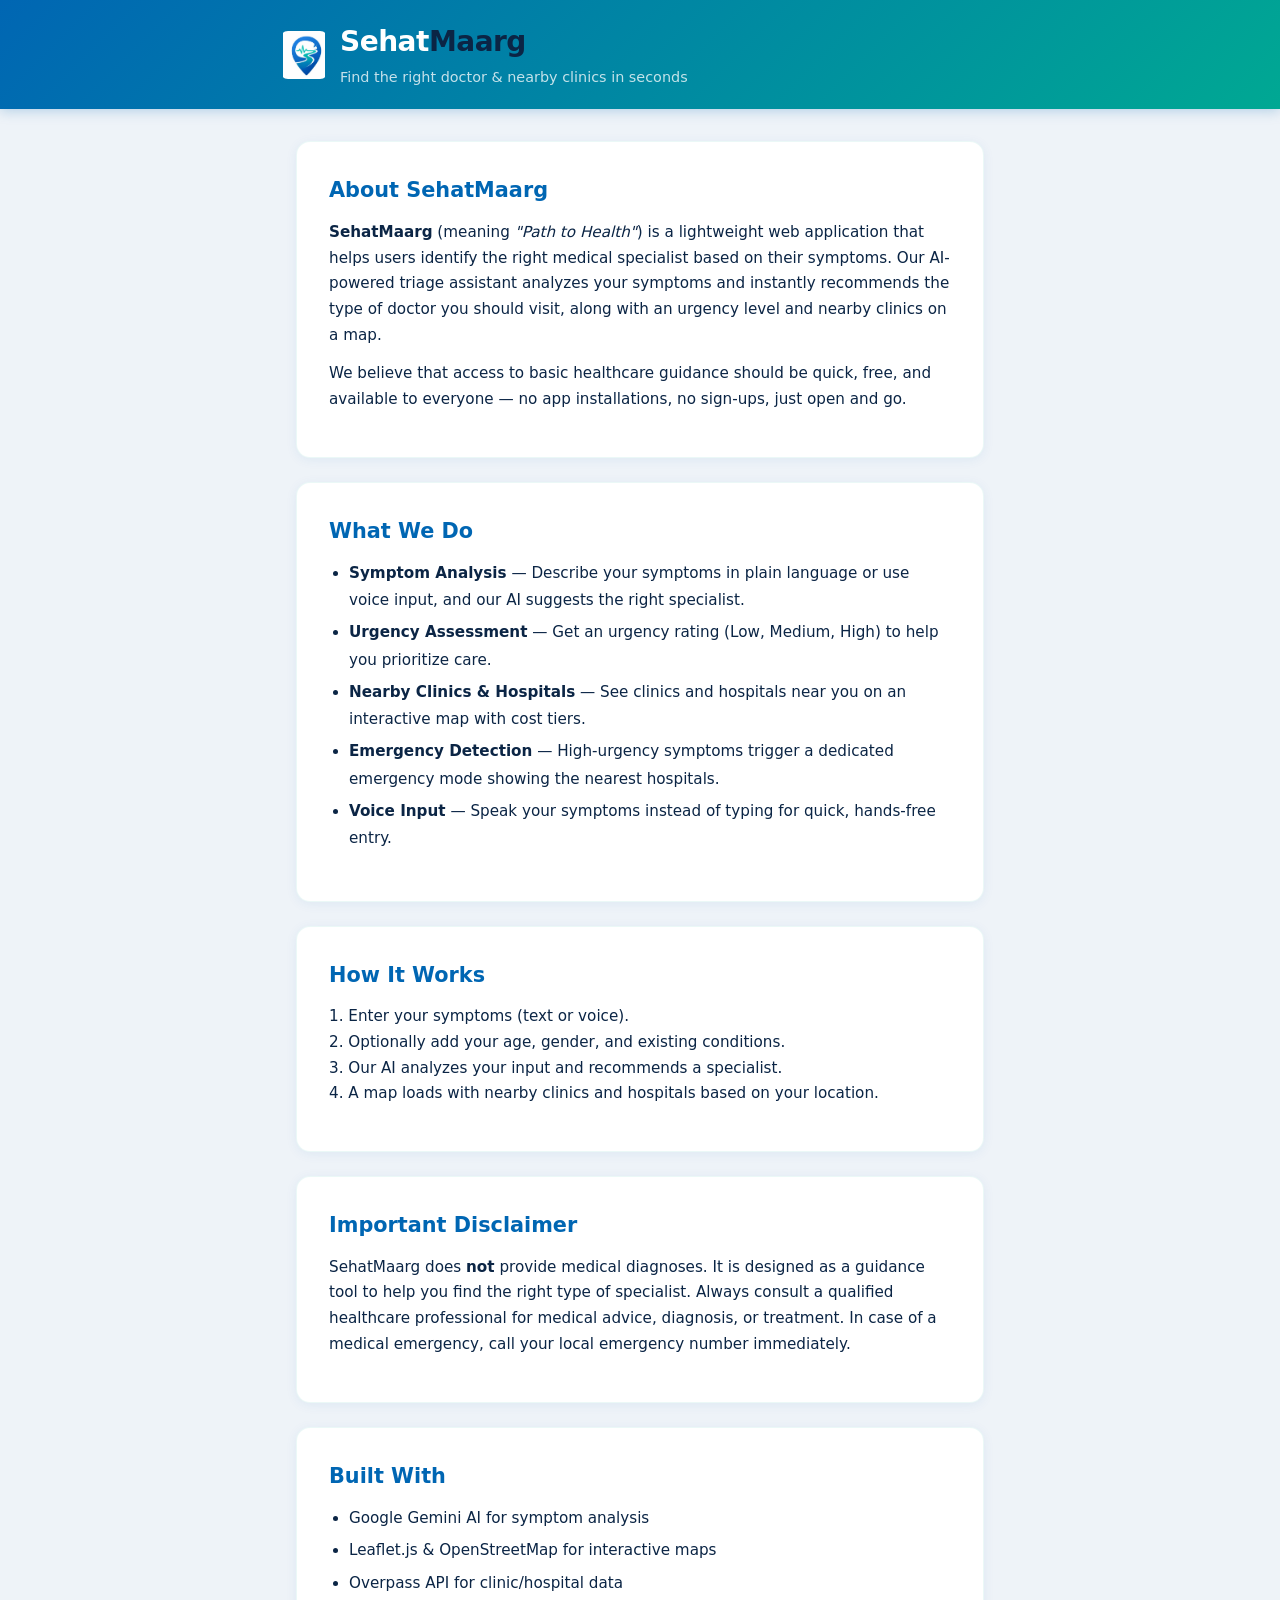
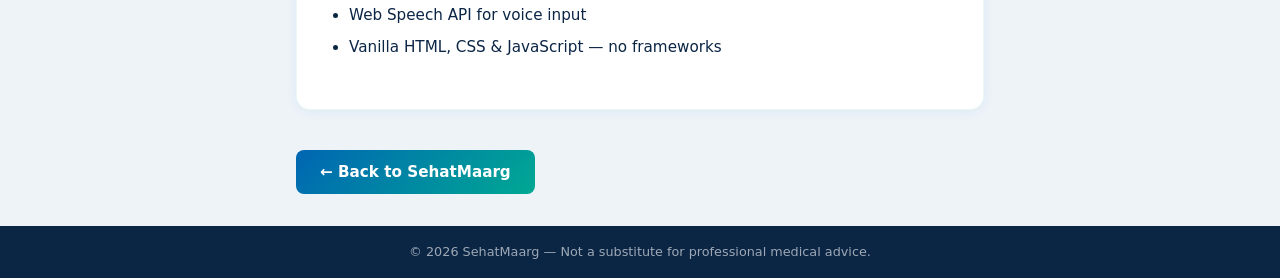
==== about.html @ 5ab2846e "added the about section" ====
<!DOCTYPE html>
<html lang="en">
<head>
  <meta charset="UTF-8" />
  <meta name="viewport" content="width=device-width, initial-scale=1.0" />
  <title>About — SehatMaarg</title>
  <link rel="stylesheet" href="style.css" />
  <style>
    .about-page {
      max-width: 720px;
      width: 100%;
      margin: 2rem auto;
      padding: 0 1rem;
      flex: 1;
    }

    .about-card {
      background: #fff;
      border-radius: 14px;
      box-shadow: 0 2px 12px rgba(0, 102, 179, 0.07);
      border: 1px solid rgba(0, 168, 147, 0.08);
      padding: 2rem;
      margin-bottom: 1.5rem;
    }

    .about-card h2 {
      color: #0066B3;
      font-size: 1.3rem;
      margin-bottom: 0.75rem;
    }

    .about-card p {
      margin-bottom: 0.75rem;
      font-size: 0.95rem;
      line-height: 1.7;
    }

    .about-card ul {
      margin: 0.5rem 0 1rem 1.25rem;
      font-size: 0.95rem;
      line-height: 1.8;
    }

    .about-card ul li {
      margin-bottom: 0.3rem;
    }

    .back-link {
      display: inline-block;
      margin-top: 1rem;
      padding: 0.6rem 1.5rem;
      background: linear-gradient(135deg, #0066B3, #00A893);
      color: #fff;
      text-decoration: none;
      border-radius: 8px;
      font-weight: 600;
      font-size: 0.95rem;
      transition: opacity 0.2s;
    }

    .back-link:hover {
      opacity: 0.9;
    }

    .team-grid {
      display: flex;
      gap: 1.5rem;
      flex-wrap: wrap;
      margin-top: 0.75rem;
    }

    .team-member {
      flex: 1;
      min-width: 200px;
      text-align: center;
      padding: 1rem;
      background: #f7fafa;
      border-radius: 10px;
      border: 1px solid rgba(0, 168, 147, 0.1);
    }

    .team-member .avatar {
      width: 64px;
      height: 64px;
      border-radius: 50%;
      background: linear-gradient(135deg, #0066B3, #00A893);
      color: #fff;
      font-size: 1.5rem;
      font-weight: 700;
      display: flex;
      align-items: center;
      justify-content: center;
      margin: 0 auto 0.5rem;
    }

    .team-member h4 {
      color: #0B2545;
      font-size: 0.95rem;
    }

    .team-member p {
      color: #6b7c93;
      font-size: 0.82rem;
      margin: 0;
    }
  </style>
</head>
<body>
  <header>
    <div class="header-inner">
      <div class="header-title">
        <img src="logo.png" alt="SehatMaarg" class="logo" />
        <div>
          <h1><span class="brand-sehat">Sehat</span><span class="brand-maarg">Maarg</span></h1>
          <p class="subtitle">Find the right doctor &amp; nearby clinics in seconds</p>
        </div>
      </div>
    </div>
  </header>

  <div class="about-page">
    <div class="about-card">
      <h2>About SehatMaarg</h2>
      <p>
        <strong>SehatMaarg</strong> (meaning <em>"Path to Health"</em>) is a lightweight web application
        that helps users identify the right medical specialist based on their symptoms. Our AI-powered
        triage assistant analyzes your symptoms and instantly recommends the type of doctor you should
        visit, along with an urgency level and nearby clinics on a map.
      </p>
      <p>
        We believe that access to basic healthcare guidance should be quick, free, and available to everyone —
        no app installations, no sign-ups, just open and go.
      </p>
    </div>

    <div class="about-card">
      <h2>What We Do</h2>
      <ul>
        <li><strong>Symptom Analysis</strong> — Describe your symptoms in plain language or use voice input, and our AI suggests the right specialist.</li>
        <li><strong>Urgency Assessment</strong> — Get an urgency rating (Low, Medium, High) to help you prioritize care.</li>
        <li><strong>Nearby Clinics &amp; Hospitals</strong> — See clinics and hospitals near you on an interactive map with cost tiers.</li>
        <li><strong>Emergency Detection</strong> — High-urgency symptoms trigger a dedicated emergency mode showing the nearest hospitals.</li>
        <li><strong>Voice Input</strong> — Speak your symptoms instead of typing for quick, hands-free entry.</li>
      </ul>
    </div>

    <div class="about-card">
      <h2>How It Works</h2>
      <p>
        1. Enter your symptoms (text or voice).<br />
        2. Optionally add your age, gender, and existing conditions.<br />
        3. Our AI analyzes your input and recommends a specialist.<br />
        4. A map loads with nearby clinics and hospitals based on your location.
      </p>
    </div>

    <div class="about-card">
      <h2>Important Disclaimer</h2>
      <p>
        SehatMaarg does <strong>not</strong> provide medical diagnoses. It is designed as a guidance
        tool to help you find the right type of specialist. Always consult a qualified healthcare
        professional for medical advice, diagnosis, or treatment. In case of a medical emergency,
        call your local emergency number immediately.
      </p>
    </div>

    <div class="about-card">
      <h2>Built With</h2>
      <ul>
        <li>Google Gemini AI for symptom analysis</li>
        <li>Leaflet.js &amp; OpenStreetMap for interactive maps</li>
        <li>Overpass API for clinic/hospital data</li>
        <li>Web Speech API for voice input</li>
        <li>Vanilla HTML, CSS &amp; JavaScript — no frameworks</li>
      </ul>
    </div>

    <a href="index.html" class="back-link">&larr; Back to SehatMaarg</a>
  </div>

  <footer>
    <p>&copy; 2026 SehatMaarg &mdash; Not a substitute for professional medical advice.</p>
  </footer>
</body>
</html>
---- style.css ----
/* ===== Reset & Base ===== */
*,
*::before,
*::after {
  box-sizing: border-box;
  margin: 0;
  padding: 0;
}

body {
  font-family: "Segoe UI", system-ui, -apple-system, sans-serif;
  background: #eef3f8;
  color: #0B2545;
  line-height: 1.6;
  min-height: 100vh;
  display: flex;
  flex-direction: column;
}

/* ===== Header ===== */
header {
  background: linear-gradient(135deg, #0066B3, #00A893);
  color: #fff;
  padding: 1.25rem 1rem;
  box-shadow: 0 2px 12px rgba(0, 102, 179, 0.25);
}

.header-inner {
  max-width: 720px;
  margin: 0 auto;
  display: flex;
  justify-content: space-between;
  align-items: center;
  gap: 1rem;
}

.header-title {
  display: flex;
  align-items: center;
  gap: 0.75rem;
}

.logo {
  width: 48px;
  height: 48px;
  object-fit: contain;
  border-radius: 8px;
}

header h1 {
  font-size: 1.75rem;
  font-weight: 700;
  letter-spacing: -0.5px;
}

.brand-sehat {
  color: #fff;
}

.brand-maarg {
  color: #0B2545;
}

.subtitle {
  font-size: 0.9rem;
  opacity: 0.9;
  margin-top: 0.1rem;
  color: rgba(255, 255, 255, 0.85);
}

/* ===== Main ===== */
main {
  max-width: 720px;
  width: 100%;
  margin: 1.5rem auto;
  padding: 0 1rem;
  flex: 1;
}

/* ===== Cards ===== */
.card {
  background: #fff;
  border-radius: 14px;
  box-shadow: 0 2px 12px rgba(0, 102, 179, 0.07);
  padding: 1.5rem;
  margin-bottom: 1.25rem;
  border: 1px solid rgba(0, 168, 147, 0.08);
}

.card h2 {
  font-size: 1.2rem;
  margin-bottom: 1rem;
  color: #0066B3;
}

/* ===== Form ===== */
label {
  display: block;
  font-weight: 600;
  margin-bottom: 0.3rem;
  font-size: 0.9rem;
}

.required {
  color: #e63946;
}

textarea,
input[type="text"],
input[type="number"],
select {
  width: 100%;
  padding: 0.6rem 0.75rem;
  border: 1.5px solid #ccd5e0;
  border-radius: 8px;
  font-size: 0.95rem;
  font-family: inherit;
  transition: border-color 0.2s;
}

textarea:focus,
select:focus,
input:focus {
  outline: none;
  border-color: #00A893;
  box-shadow: 0 0 0 3px rgba(0, 168, 147, 0.12);
}

.optional-fields {
  display: flex;
  gap: 1rem;
  margin-top: 0.75rem;
}

/* ===== Voice Input ===== */
.input-with-mic {
  display: flex;
  gap: 0.5rem;
  align-items: flex-start;
}

.input-with-mic textarea {
  flex: 1;
}

#mic-btn {
  width: 44px;
  height: 44px;
  border: 1.5px solid #ccd5e0;
  border-radius: 50%;
  background: #fff;
  font-size: 1.2rem;
  cursor: pointer;
  transition: all 0.2s;
  flex-shrink: 0;
  display: flex;
  align-items: center;
  justify-content: center;
}

#mic-btn:hover {
  border-color: #00A893;
  background: #e6f7f4;
}

#mic-btn.recording {
  background: #f8d7da;
  border-color: #e63946;
  animation: pulse 1s ease-in-out infinite;
}

@keyframes pulse {
  0%, 100% { transform: scale(1); }
  50% { transform: scale(1.1); }
}

.mic-status {
  font-size: 0.85rem;
  color: #00A893;
  margin-top: 0.3rem;
  font-style: italic;
}

.field-group {
  flex: 1;
}

button#submit-btn {
  display: block;
  width: 100%;
  margin-top: 1.25rem;
  padding: 0.75rem;
  background: linear-gradient(135deg, #0066B3, #00A893);
  color: #fff;
  font-size: 1rem;
  font-weight: 600;
  border: none;
  border-radius: 8px;
  cursor: pointer;
  transition: opacity 0.2s, transform 0.1s;
}

button#submit-btn:hover {
  opacity: 0.9;
  transform: translateY(-1px);
}

button#submit-btn:disabled {
  background: linear-gradient(135deg, #7fb8d9, #80d4c8);
  cursor: not-allowed;
  transform: none;
}

/* ===== Loading ===== */
#loading {
  text-align: center;
}

.spinner {
  width: 40px;
  height: 40px;
  margin: 0 auto 0.75rem;
  border: 4px solid #ccd5e0;
  border-top-color: #00A893;
  border-radius: 50%;
  animation: spin 0.8s linear infinite;
}

@keyframes spin {
  to {
    transform: rotate(360deg);
  }
}

/* ===== Results ===== */
.result-row {
  display: flex;
  align-items: baseline;
  gap: 0.5rem;
  margin-bottom: 0.5rem;
}

.result-row .label {
  font-weight: 600;
  min-width: 100px;
  font-size: 0.95rem;
}

.result-row .value {
  font-size: 0.95rem;
}

.result-row.explanation {
  flex-direction: column;
  gap: 0.2rem;
}

/* Urgency badges */
.badge {
  display: inline-block;
  padding: 0.15rem 0.65rem;
  border-radius: 20px;
  font-weight: 600;
  font-size: 0.85rem;
  text-transform: uppercase;
}

.badge.low {
  background: #d8f5e8;
  color: #0a7a3d;
}

.badge.medium {
  background: #fff3cd;
  color: #856404;
}

.badge.high {
  background: #f8d7da;
  color: #842029;
}

/* Disclaimer */
.disclaimer {
  margin-top: 1rem;
  padding: 0.75rem;
  background: #fff9e6;
  border-left: 4px solid #ffc107;
  border-radius: 4px;
  font-size: 0.85rem;
  color: #5a4e00;
}

/* ===== Location Search ===== */
.location-bar {
  display: flex;
  gap: 0.5rem;
  margin-bottom: 0.75rem;
}

.location-bar input {
  flex: 1;
  padding: 0.5rem 0.75rem;
  border: 1.5px solid #ccd5e0;
  border-radius: 8px;
  font-size: 0.9rem;
  font-family: inherit;
}

.location-bar input:focus {
  outline: none;
  border-color: #00A893;
  box-shadow: 0 0 0 3px rgba(0, 168, 147, 0.12);
}

.location-bar button {
  padding: 0.5rem 1rem;
  background: #0066B3;
  color: #fff;
  border: none;
  border-radius: 8px;
  font-weight: 600;
  cursor: pointer;
  white-space: nowrap;
  transition: opacity 0.2s;
}

.location-bar button:hover {
  opacity: 0.85;
}

/* ===== Map ===== */
#map {
  width: 100%;
  height: 400px;
  border-radius: 8px;
  border: 1px solid #ccd5e0;
}

.legend {
  display: flex;
  gap: 1rem;
  margin-bottom: 0.75rem;
  font-size: 0.85rem;
  flex-wrap: wrap;
}

.legend-item.budget {
  color: #2d9e2d;
}

.legend-item.moderate {
  color: #d4a017;
}

.legend-item.premium {
  color: #c0392b;
}

/* ===== Error ===== */
.error-text {
  color: #842029;
  background: #f8d7da;
  padding: 0.75rem;
  border-radius: 8px;
  font-size: 0.9rem;
}

/* ===== Emergency Warning ===== */
.emergency-card {
  background: #fff5f5;
  border: 2px solid #e63946;
  animation: emergencyPulse 2s ease-in-out 3;
}

.emergency-card h2 {
  color: #c0392b;
  font-size: 1.3rem;
}

.emergency-text {
  font-size: 1rem;
  margin-bottom: 0.75rem;
  color: #842029;
}

.emergency-advice {
  margin: 0.5rem 0 1rem 1.25rem;
  font-size: 0.95rem;
  color: #1a1a2e;
}

.emergency-advice li {
  margin-bottom: 0.4rem;
}

#show-hospitals-btn {
  display: block;
  width: 100%;
  padding: 0.75rem;
  background: #e63946;
  color: #fff;
  font-size: 1rem;
  font-weight: 700;
  border: none;
  border-radius: 8px;
  cursor: pointer;
  transition: background 0.2s;
  margin-bottom: 0.75rem;
}

#show-hospitals-btn:hover {
  background: #c0392b;
}

#show-hospitals-btn:disabled {
  background: #e8999f;
  cursor: not-allowed;
}

@keyframes emergencyPulse {
  0%, 100% { box-shadow: 0 2px 8px rgba(0,0,0,0.08); }
  50% { box-shadow: 0 0 20px rgba(230,57,70,0.4); }
}

/* ===== Footer ===== */
footer {
  text-align: center;
  padding: 1rem;
  font-size: 0.8rem;
  background: #0B2545;
  color: rgba(255, 255, 255, 0.6);
}

.about-link {
  display: inline-block;
  margin-top: 0.5rem;
  color: #00A893;
  text-decoration: none;
  font-size: 0.85rem;
  font-weight: 600;
  transition: color 0.2s;
}

.about-link:hover {
  color: #fff;
}

/* ===== Utility ===== */
.hidden {
  display: none !important;
}

/* ===== Responsive ===== */
@media (max-width: 500px) {
  .optional-fields {
    flex-direction: column;
    gap: 0.5rem;
  }

  header h1 {
    font-size: 1.35rem;
  }

  #map {
    height: 300px;
  }

  .header-inner {
    flex-direction: column;
    text-align: center;
  }

  .header-title {
    text-align: center;
  }
}
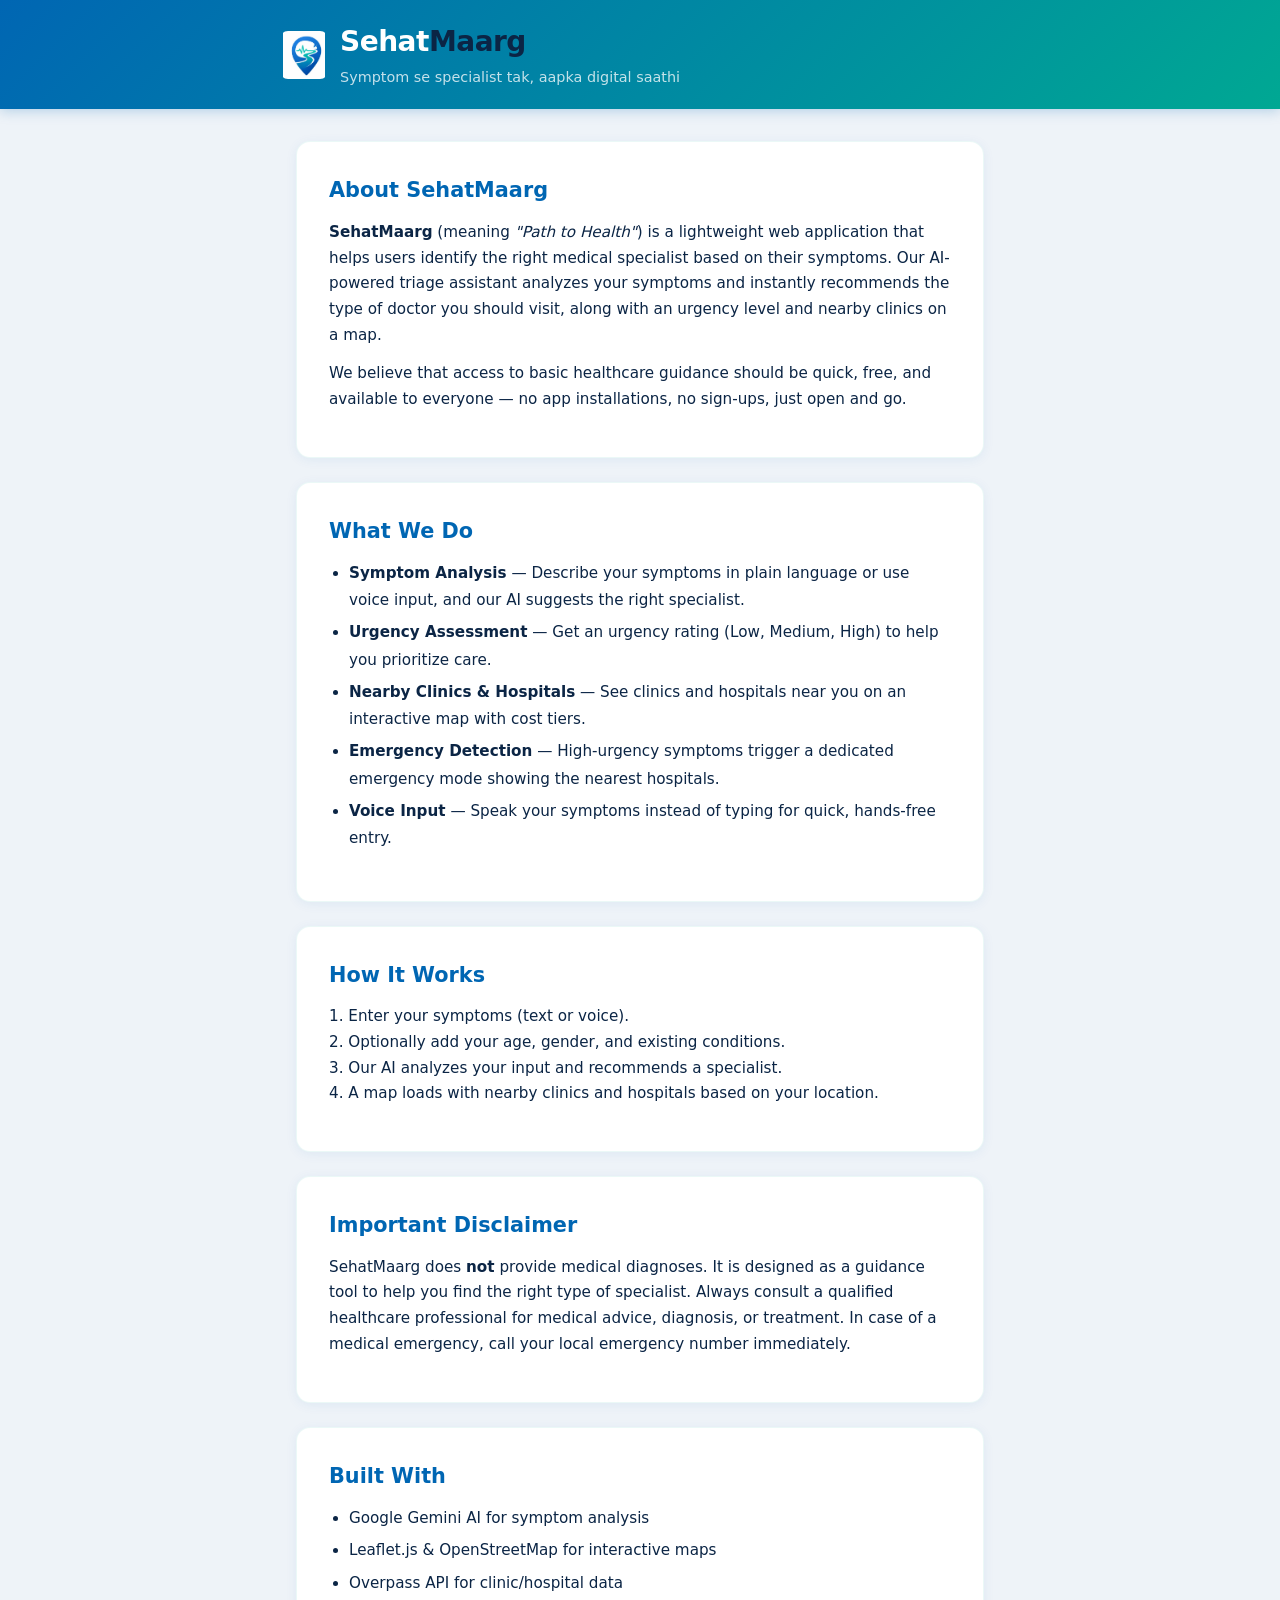
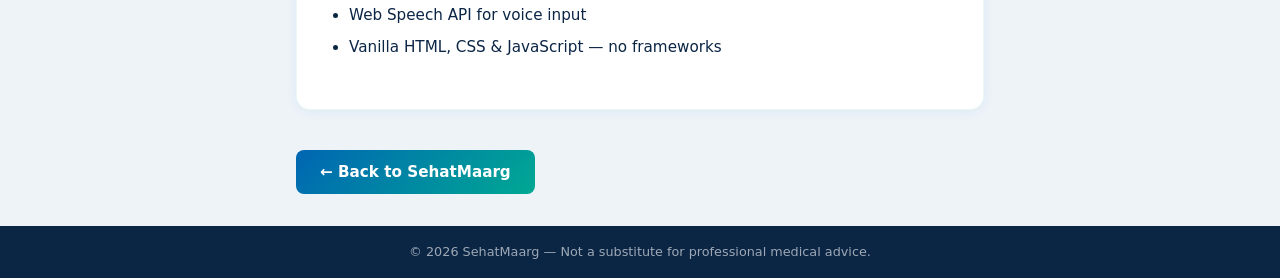
==== commit 7d406ec5: "fixed ui" ====
--- a/about.html
+++ b/about.html
@@ -112,7 +112,7 @@
         <img src="logo.png" alt="SehatMaarg" class="logo" />
         <div>
           <h1><span class="brand-sehat">Sehat</span><span class="brand-maarg">Maarg</span></h1>
-          <p class="subtitle">Find the right doctor &amp; nearby clinics in seconds</p>
+          <p class="subtitle">Symptom se specialist tak, aapka digital saathi</p>
         </div>
       </div>
     </div>
--- a/style.css
+++ b/style.css
@@ -451,6 +451,238 @@
   display: none !important;
 }
 
+/* ===== Auth Header ===== */
+#auth-area {
+  flex-shrink: 0;
+}
+
+.auth-btn {
+  padding: 0.45rem 1rem;
+  background: rgba(255, 255, 255, 0.2);
+  color: #fff;
+  border: 1.5px solid rgba(255, 255, 255, 0.5);
+  border-radius: 8px;
+  font-size: 0.85rem;
+  font-weight: 600;
+  cursor: pointer;
+  transition: background 0.2s;
+}
+
+.auth-btn:hover {
+  background: rgba(255, 255, 255, 0.35);
+}
+
+.auth-btn.small {
+  padding: 0.3rem 0.7rem;
+  font-size: 0.8rem;
+}
+
+#user-info {
+  display: flex;
+  align-items: center;
+  gap: 0.5rem;
+}
+
+#user-email {
+  font-size: 0.8rem;
+  opacity: 0.9;
+  max-width: 140px;
+  overflow: hidden;
+  text-overflow: ellipsis;
+  white-space: nowrap;
+}
+
+/* ===== Modal ===== */
+.modal-overlay {
+  position: fixed;
+  inset: 0;
+  background: rgba(11, 37, 69, 0.6);
+  display: flex;
+  align-items: center;
+  justify-content: center;
+  z-index: 9999;
+  padding: 1rem;
+}
+
+.modal {
+  background: #fff;
+  border-radius: 14px;
+  padding: 1.75rem;
+  width: 100%;
+  max-width: 400px;
+  position: relative;
+  box-shadow: 0 8px 32px rgba(0, 0, 0, 0.2);
+}
+
+.modal h2 {
+  font-size: 1.2rem;
+  color: #0066B3;
+  margin-bottom: 1rem;
+}
+
+.modal-desc {
+  font-size: 0.85rem;
+  color: #555;
+  margin-bottom: 1rem;
+}
+
+.modal-close {
+  position: absolute;
+  top: 0.75rem;
+  right: 0.75rem;
+  background: none;
+  border: none;
+  font-size: 1.5rem;
+  cursor: pointer;
+  color: #888;
+  line-height: 1;
+}
+
+.modal-close:hover {
+  color: #333;
+}
+
+.modal label {
+  margin-top: 0.75rem;
+}
+
+.modal input {
+  width: 100%;
+  padding: 0.6rem 0.75rem;
+  border: 1.5px solid #ccd5e0;
+  border-radius: 8px;
+  font-size: 0.95rem;
+  font-family: inherit;
+  margin-top: 0.25rem;
+  transition: border-color 0.2s;
+}
+
+.modal input:focus {
+  outline: none;
+  border-color: #00A893;
+  box-shadow: 0 0 0 3px rgba(0, 168, 147, 0.12);
+}
+
+.modal button[type="submit"] {
+  display: block;
+  width: 100%;
+  margin-top: 1.25rem;
+  padding: 0.7rem;
+  background: linear-gradient(135deg, #0066B3, #00A893);
+  color: #fff;
+  font-size: 0.95rem;
+  font-weight: 600;
+  border: none;
+  border-radius: 8px;
+  cursor: pointer;
+  transition: opacity 0.2s;
+}
+
+.modal button[type="submit"]:hover {
+  opacity: 0.9;
+}
+
+.auth-error {
+  color: #842029;
+  background: #f8d7da;
+  padding: 0.5rem 0.75rem;
+  border-radius: 6px;
+  font-size: 0.85rem;
+  margin-top: 0.75rem;
+}
+
+.auth-success {
+  color: #0a5c36;
+  background: #d1f5e0;
+  padding: 0.5rem 0.75rem;
+  border-radius: 6px;
+  font-size: 0.85rem;
+  margin-top: 0.75rem;
+}
+
+.auth-toggle {
+  margin-top: 1rem;
+  text-align: center;
+  font-size: 0.85rem;
+  color: #555;
+}
+
+.auth-toggle span {
+  cursor: pointer;
+  display: block;
+  margin-top: 0.3rem;
+}
+
+.auth-toggle strong {
+  color: #0066B3;
+}
+
+.forgot-link {
+  color: #00A893 !important;
+  font-size: 0.8rem !important;
+}
+
+/* ===== Emergency Notify ===== */
+#emergency-notify {
+  margin-top: 1rem;
+  padding: 1rem;
+  background: #fff0f0;
+  border: 1.5px solid #e63946;
+  border-radius: 10px;
+}
+
+#emergency-notify h3 {
+  color: #c0392b;
+  font-size: 1rem;
+  margin-bottom: 0.4rem;
+}
+
+.notify-text {
+  font-size: 0.9rem;
+  color: #555;
+  margin-bottom: 0.75rem;
+}
+
+.notify-contact {
+  display: flex;
+  gap: 0.5rem;
+  margin-bottom: 0.5rem;
+  align-items: center;
+  flex-wrap: wrap;
+}
+
+.notify-contact span {
+  font-weight: 600;
+  font-size: 0.9rem;
+  min-width: 110px;
+}
+
+.notify-btn {
+  padding: 0.4rem 0.9rem;
+  font-size: 0.85rem;
+  font-weight: 600;
+  border: none;
+  border-radius: 6px;
+  cursor: pointer;
+  transition: opacity 0.2s;
+  text-decoration: none;
+  display: inline-block;
+}
+
+.notify-btn:hover {
+  opacity: 0.85;
+}
+
+.notify-btn.call {
+  background: #27ae60;
+  color: #fff;
+}
+
+.notify-btn.sms {
+  background: #0066B3;
+  color: #fff;
+}
+
 /* ===== Responsive ===== */
 @media (max-width: 500px) {
   .optional-fields {
@@ -474,4 +706,8 @@
   .header-title {
     text-align: center;
   }
-}
+
+  #user-email {
+    max-width: 100px;
+  }
+}
